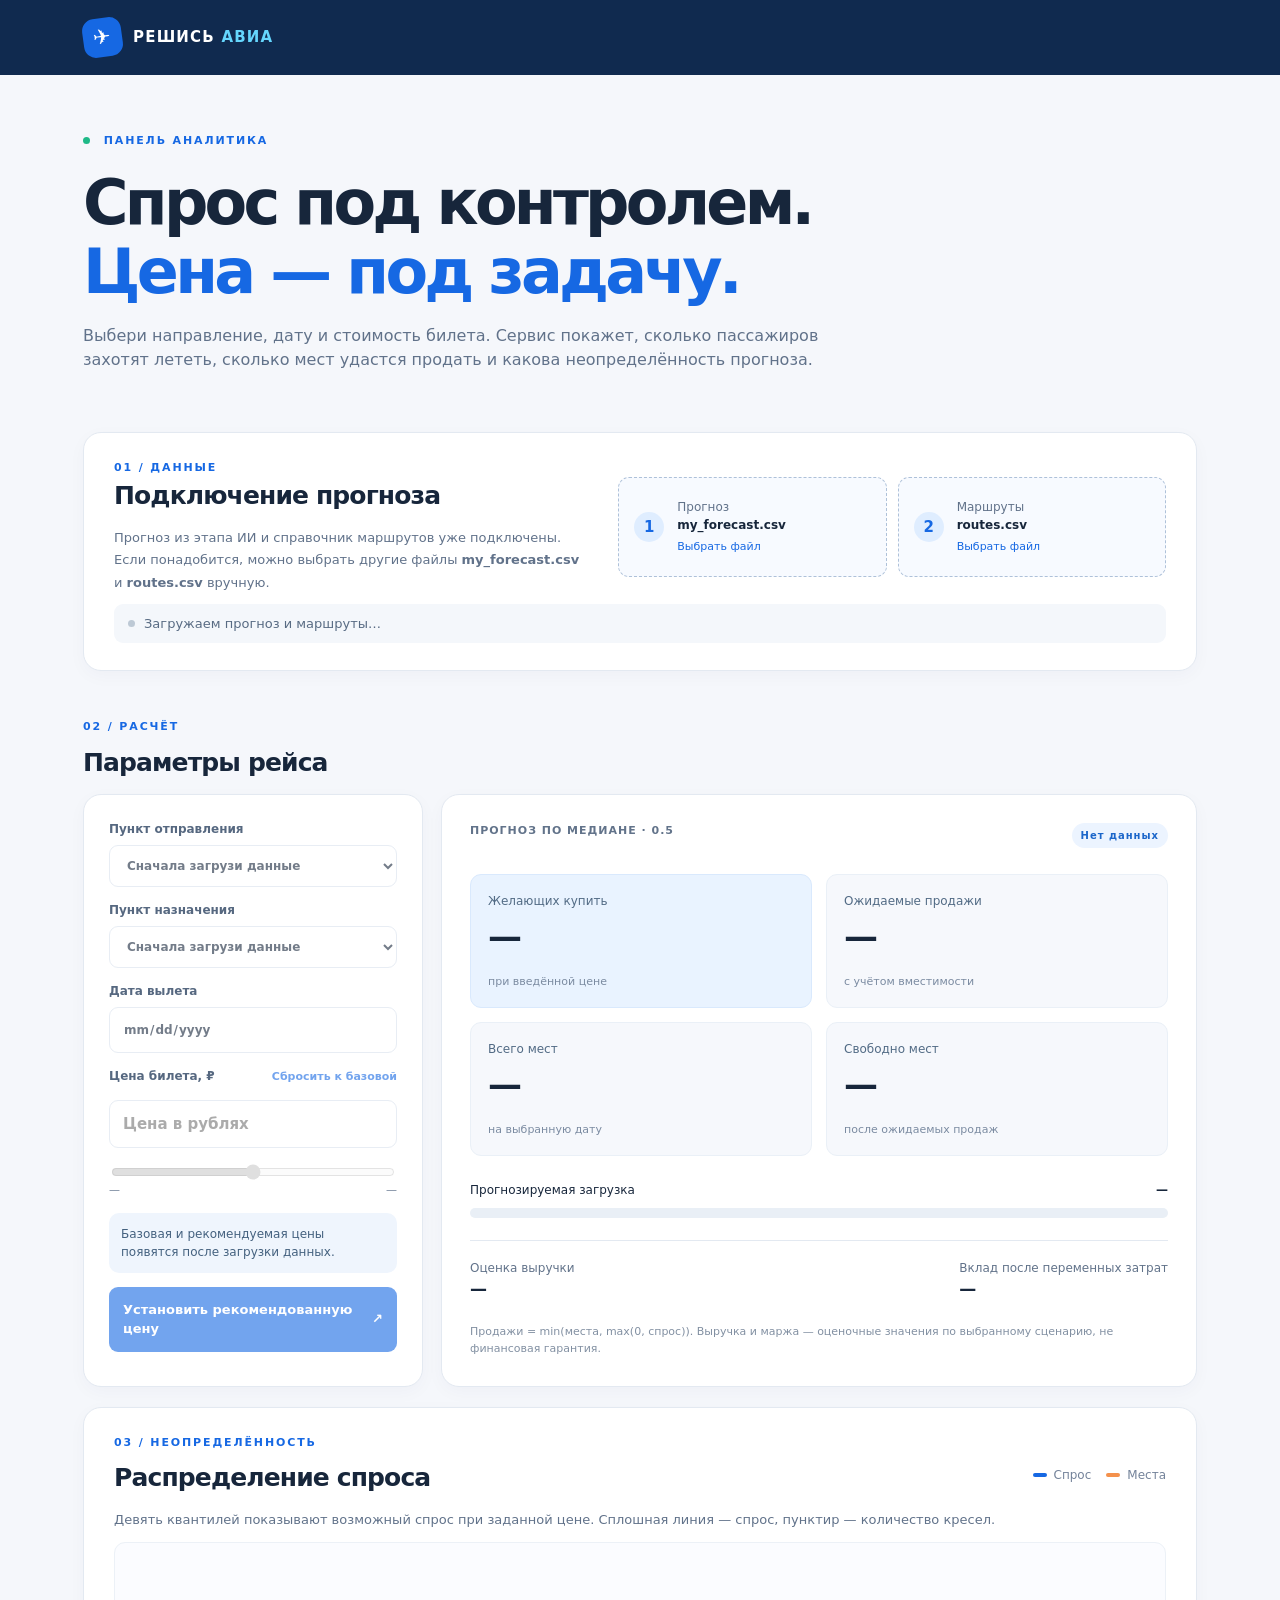
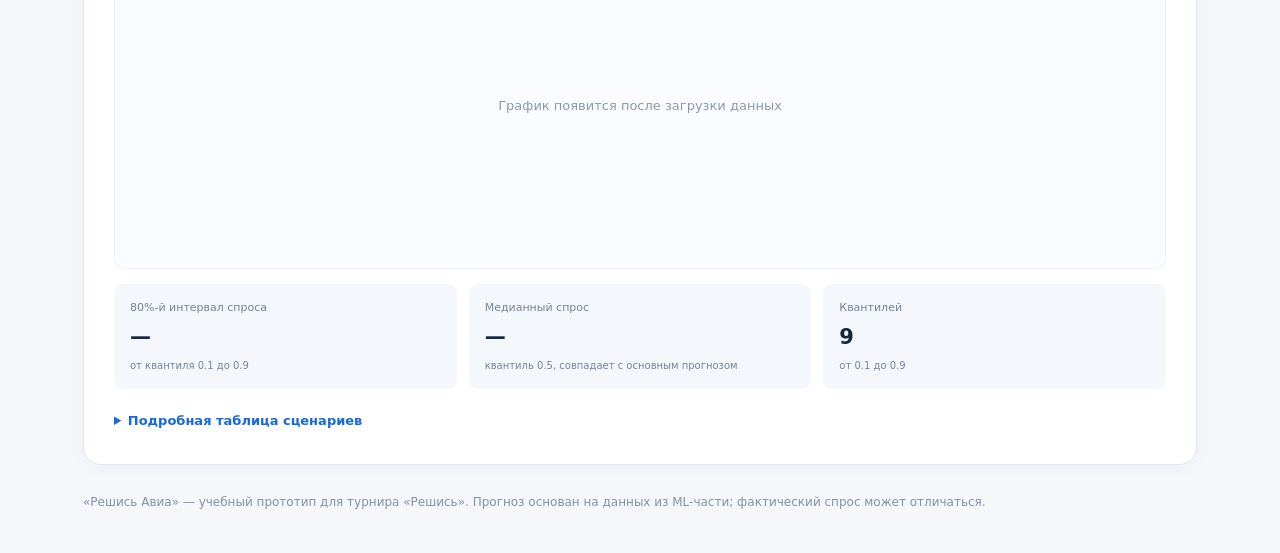
==== index.html @ bc87d272 "Add files via upload" ====
<!doctype html>
<html lang="ru">
<head>
  <meta charset="utf-8">
  <meta name="viewport" content="width=device-width,initial-scale=1">
  <meta name="description" content="Решись Авиа — интерактивный прогноз спроса и продаж авиабилетов">
  <title>Решись Авиа · Динамическое ценообразование</title>
  <link rel="stylesheet" href="styles.css">
</head>
<body>
<header class="site-header">
  <div class="wrap head-inner">
    <a class="logo" href="#top" aria-label="Решись Авиа — главная"><span class="logo-icon">✈</span><span>РЕШИСЬ <strong>АВИА</strong></span></a>
  </div>
</header>
<main id="top" class="wrap">
  <section class="hero">
    <div class="eyebrow"><span class="dot"></span> ПАНЕЛЬ АНАЛИТИКА</div>
    <h1>Спрос под контролем.<br><span>Цена — под задачу.</span></h1>
    <p>Выбери направление, дату и стоимость билета. Сервис покажет, сколько пассажиров захотят лететь, сколько мест удастся продать и какова неопределённость прогноза.</p>
  </section>
  <section class="import-card" aria-labelledby="data-title">
    <div>
      <div class="section-kicker">01 / ДАННЫЕ</div>
      <h2 id="data-title">Подключение прогноза</h2>
      <p class="muted">Прогноз из этапа ИИ и справочник маршрутов уже подключены. Если понадобится, можно выбрать другие файлы <strong>my_forecast.csv</strong> и <strong>routes.csv</strong> вручную.</p>
    </div>
    <div class="upload-controls">
      <label class="upload" for="forecast-file"><span>1</span><span class="upload-text">Прогноз <strong>my_forecast.csv</strong><small id="forecast-name">Выбрать файл</small></span><input id="forecast-file" type="file" accept=".csv,text/csv"></label>
      <label class="upload" for="routes-file"><span>2</span><span class="upload-text">Маршруты <strong>routes.csv</strong><small id="routes-name">Выбрать файл</small></span><input id="routes-file" type="file" accept=".csv,text/csv"></label>
    </div>
    <div class="data-status" id="status" role="status" aria-live="polite"><span class="status-light"></span><span>Загружаем прогноз и маршруты…</span></div>
  </section>
  <section class="workspace" aria-labelledby="workspace-title">
    <div class="section-kicker">02 / РАСЧЁТ</div>
    <h2 id="workspace-title">Параметры рейса</h2>
    <div class="workspace-grid">
      <form id="flight-form" class="controls-card">
        <label>Пункт отправления<select id="departure" disabled><option>Сначала загрузи данные</option></select></label>
        <label>Пункт назначения<select id="destination" disabled><option>Сначала загрузи данные</option></select></label>
        <label>Дата вылета<input id="flight-date" type="date" disabled></label>
        <div class="price-heading"><label for="ticket-price">Цена билета, ₽</label><button type="button" class="text-btn" id="base-price-btn" disabled>Сбросить к базовой</button></div>
        <input id="ticket-price" type="number" min="0" step="100" placeholder="Цена в рублях" disabled>
        <input id="price-range" type="range" min="0" max="30000" step="100" disabled aria-label="Изменить цену билета">
        <div class="price-endpoints"><span id="price-min">—</span><span id="price-max">—</span></div>
        <div class="base-hint" id="base-hint">Базовая и рекомендуемая цены появятся после загрузки данных.</div>
        <button type="button" class="primary-btn" id="optimal-btn" disabled>Установить рекомендованную цену <span>↗</span></button>
      </form>
      <div class="results-panel">
        <div class="results-head"><span>ПРОГНОЗ ПО МЕДИАНЕ · 0.5</span><span class="results-tag" id="result-route">Нет данных</span></div>
        <div class="stat-grid">
          <div class="stat stat-strong"><span>Желающих купить</span><strong id="demand-value">—</strong><small>при введённой цене</small></div>
          <div class="stat"><span>Ожидаемые продажи</span><strong id="sales-value">—</strong><small>с учётом вместимости</small></div>
          <div class="stat"><span>Всего мест</span><strong id="seats-value">—</strong><small>на выбранную дату</small></div>
          <div class="stat"><span>Свободно мест</span><strong id="free-value">—</strong><small>после ожидаемых продаж</small></div>
        </div>
        <div class="occupancy"><div class="occupancy-label"><span>Прогнозируемая загрузка</span><strong id="occupancy-label">—</strong></div><div class="bar"><span id="occupancy-bar"></span></div></div>
        <div class="finance-row"><span>Оценка выручки <strong id="revenue-value">—</strong></span><span>Вклад после переменных затрат <strong id="profit-value">—</strong></span></div>
        <p class="fine-print">Продажи = min(места, max(0, спрос)). Выручка и маржа — оценочные значения по выбранному сценарию, не финансовая гарантия.</p>
      </div>
    </div>
  </section>
  <section class="chart-section" aria-labelledby="chart-title">
    <div class="chart-head"><div><div class="section-kicker">03 / НЕОПРЕДЕЛЁННОСТЬ</div><h2 id="chart-title">Распределение спроса</h2><p class="muted">Девять квантилей показывают возможный спрос при заданной цене. Сплошная линия — спрос, пунктир — количество кресел.</p></div><div class="legend"><span><i class="legend-blue"></i> Спрос</span><span><i class="legend-orange"></i> Места</span></div></div>
    <div class="chart-frame" id="chart" role="img" aria-label="График распределения спроса по квантилям"><div class="empty-chart">График появится после загрузки данных</div></div>
    <div class="bottom-grid"><div class="insight"><span>80%-й интервал спроса</span><strong id="interval-value">—</strong><small>от квантиля 0.1 до 0.9</small></div><div class="insight"><span>Медианный спрос</span><strong id="median-value">—</strong><small>квантиль 0.5, совпадает с основным прогнозом</small></div><div class="insight"><span>Квантилей</span><strong>9</strong><small>от 0.1 до 0.9</small></div></div>
    <details><summary>Подробная таблица сценариев</summary><div class="table-scroll"><table><thead><tr><th>Квантиль</th><th>Желающих</th><th>Ожидаемые продажи</th><th>Свободно мест</th></tr></thead><tbody id="scenario-rows"><tr><td colspan="4">Пока нет данных</td></tr></tbody></table></div></details>
  </section>
  <footer>«Решись Авиа» — учебный прототип для турнира «Решись». Прогноз основан на данных из ML-части; фактический спрос может отличаться.</footer>
</main>
<script type="module" src="app.mjs"></script>
</body></html>
---- styles.css ----
:root{color-scheme:light;--bg:#f5f7fb;--ink:#17263b;--muted:#61728a;--line:#e3e9f1;--blue:#1668e3;--cyan:#13a4e9;--orange:#f4914c;--white:#fff}
*{box-sizing:border-box}html{scroll-behavior:smooth}body{margin:0;background:var(--bg);color:var(--ink);font:15px/1.5 system-ui,-apple-system,"Segoe UI",Arial,sans-serif}.wrap{max-width:1170px;margin:0 auto;padding:0 28px}h1,h2,p{margin-top:0}h2{font-size:25px;letter-spacing:-.035em;margin-bottom:13px}button,input,select{font:inherit}button{cursor:pointer}button:disabled,select:disabled,input:disabled{cursor:not-allowed;opacity:.6}.site-header{background:#102a4f;color:white}.head-inner{height:75px;display:flex;align-items:center;justify-content:space-between}.logo{display:flex;gap:11px;align-items:center;font-weight:750;letter-spacing:.08em;text-decoration:none;color:white;font-size:15px}.logo strong{color:#65d6fd}.logo-icon{width:39px;height:39px;display:grid;place-items:center;background:var(--blue);border-radius:12px;font-size:21px;transform:rotate(-8deg)}.header-tag{border:1px solid #436383;border-radius:50px;padding:6px 13px;color:#d8e8fa;font-size:12px}.hero{padding:58px 0 44px}.eyebrow,.section-kicker{font-size:11px;color:var(--blue);font-weight:800;letter-spacing:.17em}.dot{display:inline-block;width:7px;height:7px;background:#1eb987;border-radius:50%;margin-right:8px}.hero h1{font-size:clamp(34px,5.3vw,62px);line-height:1.12;letter-spacing:-.06em;margin:18px 0}.hero h1 span{color:var(--blue)}.hero p{max-width:750px;color:var(--muted);font-size:16px}.import-card,.controls-card,.results-panel,.chart-section{background:white;border:1px solid var(--line);border-radius:18px;box-shadow:0 5px 18px rgba(21,47,91,.03)}.import-card{padding:27px 30px;display:grid;grid-template-columns:1fr 1.15fr;gap:10px 28px;align-items:center}.import-card p{font-size:13px;line-height:1.7;margin-bottom:0}.muted{color:var(--muted)}.upload-controls{display:grid;grid-template-columns:1fr 1fr;gap:11px}.upload{border:1px dashed #aec1d9;background:#f7faff;border-radius:11px;min-height:100px;display:flex;align-items:center;gap:13px;padding:15px;cursor:pointer}.upload:hover{background:#eef6ff;border-color:var(--blue)}.upload>span:first-child{border-radius:50%;background:#dfedff;color:var(--blue);font-weight:700;display:grid;place-items:center;width:30px;height:30px;flex:0 0 30px}.upload-text{font-size:12px;color:var(--muted)}.upload-text strong{display:block;color:var(--ink);font-size:12px}.upload-text small{display:block;font-size:11px;color:var(--blue);margin-top:5px;overflow-wrap:anywhere}.upload input{display:none}.data-status{grid-column:1/-1;color:#586b83;background:#f4f7fb;border-radius:9px;padding:10px 14px;font-size:13px;display:flex;align-items:center;gap:9px}.data-status.ok{color:#087b56;background:#eafbf3}.data-status.error{color:#aa392b;background:#fff0ee}.status-light{width:7px;height:7px;background:#bdc9d5;border-radius:50%;flex:0 0 auto}.data-status.ok .status-light{background:#18ac73}.data-status.error .status-light{background:#e55039}.workspace{padding-top:48px}.workspace h2{margin-top:8px}.workspace-grid{display:grid;grid-template-columns:340px 1fr;gap:18px}.controls-card{padding:25px;display:flex;flex-direction:column;gap:14px}.controls-card label{display:flex;flex-direction:column;gap:7px;color:#566880;font-size:12px;font-weight:650}.controls-card select,.controls-card input[type=date],.controls-card input[type=number]{width:100%;border:1px solid #d9e2ee;border-radius:9px;padding:12px 13px;background:#fff;color:var(--ink);font-weight:650;min-width:0}.controls-card select:focus-visible,.controls-card input:focus-visible,.primary-btn:focus-visible,.upload:focus-within{outline:3px solid #9cceff;outline-offset:2px}.price-heading{display:flex;justify-content:space-between;align-items:baseline;gap:10px}.text-btn{border:0;background:none;color:var(--blue);font-size:11px;font-weight:650;padding:0}.controls-card input[type=range]{accent-color:var(--blue)}.price-endpoints{display:flex;justify-content:space-between;color:#6c7e95;font-size:11px;margin-top:-14px}.base-hint{padding:12px;border-radius:10px;background:#eff5fd;color:#44617f;font-size:12px}.primary-btn{border:0;border-radius:9px;color:white;background:var(--blue);font-weight:700;padding:13px 14px;display:flex;align-items:center;justify-content:space-between;text-align:left;font-size:13px}.primary-btn:hover:not(:disabled){background:#0e4fb3}.results-panel{padding:28px;display:flex;flex-direction:column}.results-head{display:flex;justify-content:space-between;gap:12px;font-size:11px;font-weight:800;letter-spacing:.09em;color:#62738a;margin-bottom:26px}.results-tag{background:#ecf4ff;color:#1b66ca;border-radius:50px;padding:5px 9px;font-size:10px;white-space:nowrap}.stat-grid{display:grid;grid-template-columns:repeat(2,minmax(0,1fr));gap:14px}.stat{min-height:134px;background:#f6f8fc;border:1px solid #eaf0f7;border-radius:11px;padding:17px;display:flex;flex-direction:column}.stat-strong{background:#e9f3ff;border-color:#d9e9fd}.stat span{font-size:12px;color:#526b85}.stat strong{font-size:34px;letter-spacing:-.055em;margin-top:6px;line-height:1.2}.stat small{margin-top:auto;color:#7b8ba1;font-size:11px}.occupancy{margin-top:25px}.occupancy-label{display:flex;justify-content:space-between;font-size:12px;margin-bottom:9px}.occupancy-label strong{font-size:12px}.bar{height:10px;background:#e9eff6;overflow:hidden;border-radius:20px}.bar span{display:block;background:linear-gradient(90deg,#2673dc,#1ac1b6);height:100%;width:0;transition:width .2s}.finance-row{display:flex;justify-content:space-between;gap:20px;margin-top:22px;padding-top:18px;border-top:1px solid var(--line);font-size:12px;color:#62738a}.finance-row span{display:flex;flex-direction:column}.finance-row strong{font-size:17px;color:var(--ink)}.fine-print{font-size:11px;line-height:1.6;color:#8290a2;margin:20px 0 0}.chart-section{padding:27px 30px;margin-top:20px}.chart-head{display:flex;align-items:flex-start;justify-content:space-between;gap:20px}.chart-head h2{margin-top:8px}.chart-head p{font-size:13px}.legend{display:flex;gap:15px;white-space:nowrap;font-size:12px;color:#74839a;margin-top:31px}.legend span{display:flex;align-items:center;gap:7px}.legend i{width:14px;height:4px;border-radius:9px;display:inline-block}.legend-blue{background:var(--blue)}.legend-orange{background:var(--orange)}.chart-frame{min-height:325px;background:#fbfcff;border:1px solid #ecf1f7;border-radius:11px;overflow:hidden}.chart-frame svg{display:block;width:100%;height:auto}.empty-chart{display:grid;place-items:center;min-height:325px;color:#8a98ad;font-size:13px}.bottom-grid{display:grid;grid-template-columns:repeat(3,1fr);gap:12px;margin-top:15px}.insight{background:#f4f8fd;border-radius:9px;padding:16px}.insight span,.insight small{display:block;font-size:11px;color:#73839a}.insight strong{display:block;font-size:21px;letter-spacing:-.035em;margin:5px 0}.insight small{font-size:10px}details{margin-top:16px}summary{cursor:pointer;font-size:13px;color:var(--blue);font-weight:650;padding:6px 0}.table-scroll{overflow:auto;margin-top:12px}table{width:100%;border-collapse:collapse;text-align:left;font-size:13px}th{color:#71829a;background:#f4f7fb;font-size:11px}td,th{padding:12px;border-bottom:1px solid var(--line)}tbody tr:nth-child(5){background:#edf6ff;font-weight:750}footer{font-size:12px;color:#8291a8;padding:28px 0 42px}@media(max-width:860px){.import-card{grid-template-columns:1fr}.workspace-grid{grid-template-columns:1fr}.upload-controls{grid-template-columns:1fr 1fr}}@media(max-width:600px){.wrap{padding:0 16px}.head-inner{height:63px}.header-tag{display:none}.hero{padding:40px 0 32px}.hero p{font-size:14px}.import-card,.chart-section{padding:20px}.upload-controls{grid-template-columns:1fr}.stat-grid{gap:9px}.results-panel{padding:20px}.chart-head{display:block}.legend{margin:10px 0 16px}.bottom-grid{grid-template-columns:1fr}.finance-row{flex-direction:column;gap:7px}}
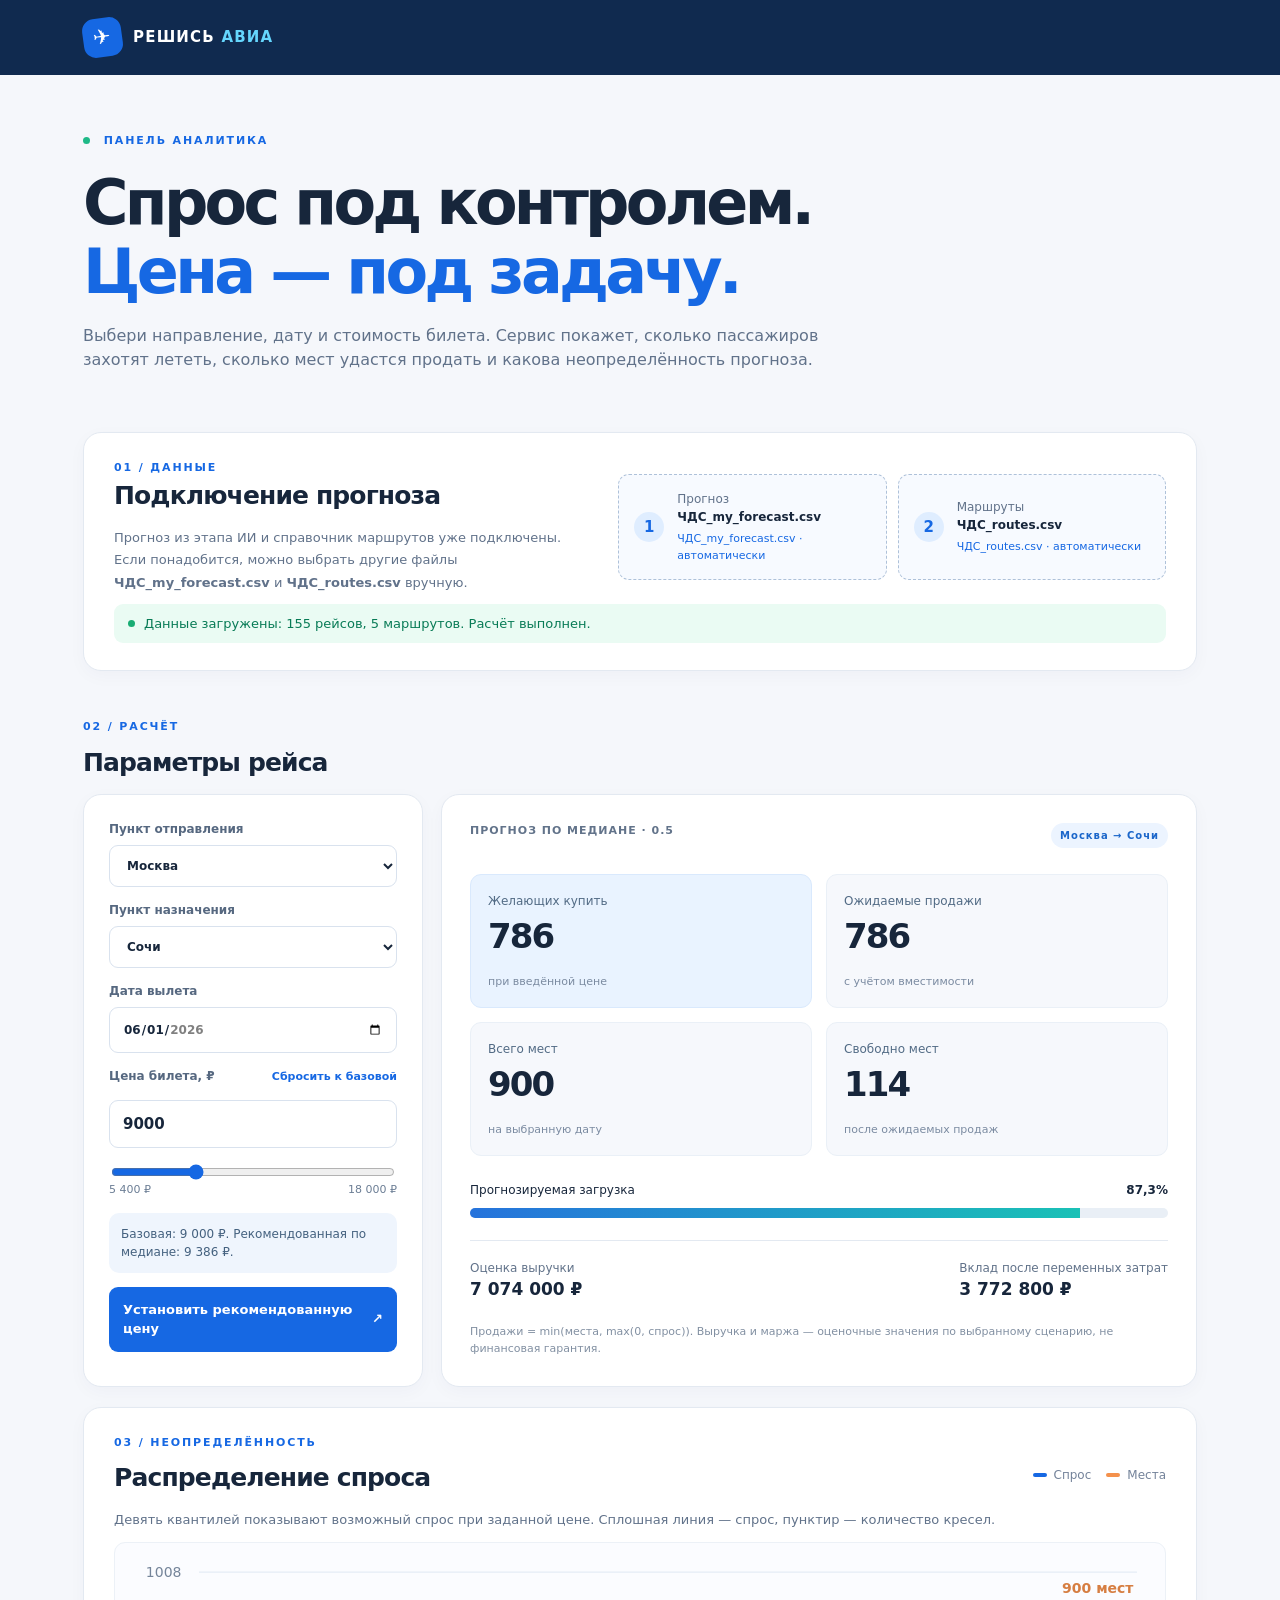
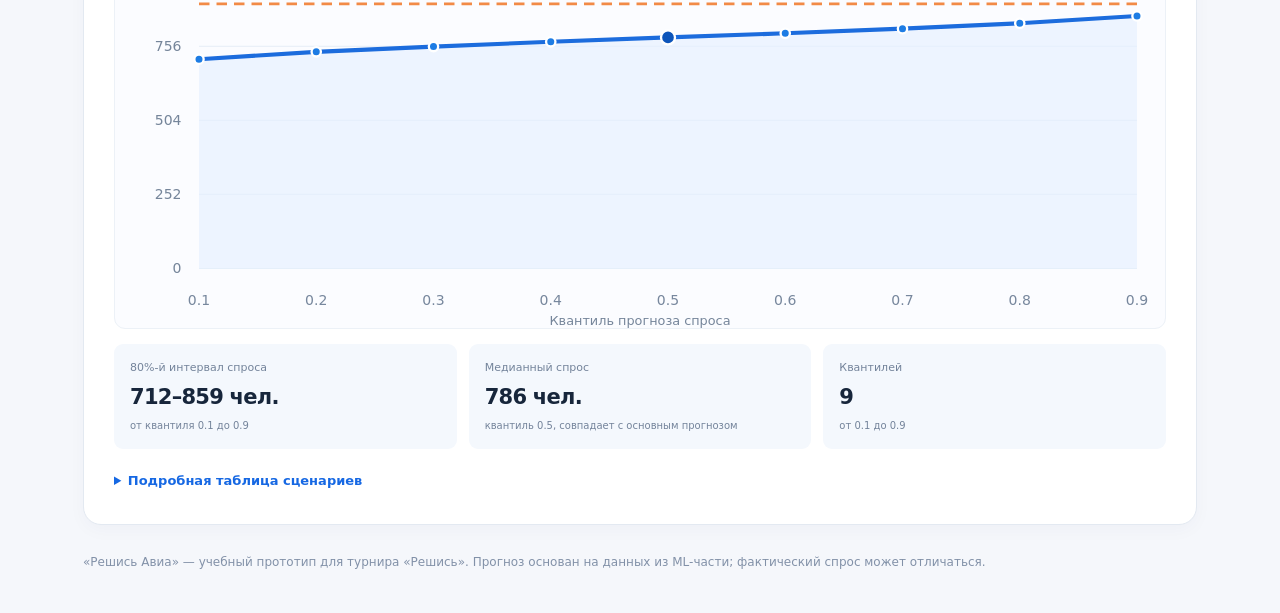
==== commit 433f4659: "Add files via upload" ====
--- a/index.html
+++ b/index.html
@@ -2,71 +2,12 @@
 <html lang="ru">
 <head>
   <meta charset="utf-8">
-  <meta name="viewport" content="width=device-width,initial-scale=1">
-  <meta name="description" content="Решись Авиа — интерактивный прогноз спроса и продаж авиабилетов">
-  <title>Решись Авиа · Динамическое ценообразование</title>
-  <link rel="stylesheet" href="styles.css">
+  <meta name="viewport" content="width=device-width, initial-scale=1">
+  <meta http-equiv="refresh" content="0; url=ЧДС_index.html">
+  <title>Решись Авиа — открываем сайт</title>
+  <script>location.replace('./ЧДС_index.html'+location.search+location.hash);</script>
 </head>
 <body>
-<header class="site-header">
-  <div class="wrap head-inner">
-    <a class="logo" href="#top" aria-label="Решись Авиа — главная"><span class="logo-icon">✈</span><span>РЕШИСЬ <strong>АВИА</strong></span></a>
-  </div>
-</header>
-<main id="top" class="wrap">
-  <section class="hero">
-    <div class="eyebrow"><span class="dot"></span> ПАНЕЛЬ АНАЛИТИКА</div>
-    <h1>Спрос под контролем.<br><span>Цена — под задачу.</span></h1>
-    <p>Выбери направление, дату и стоимость билета. Сервис покажет, сколько пассажиров захотят лететь, сколько мест удастся продать и какова неопределённость прогноза.</p>
-  </section>
-  <section class="import-card" aria-labelledby="data-title">
-    <div>
-      <div class="section-kicker">01 / ДАННЫЕ</div>
-      <h2 id="data-title">Подключение прогноза</h2>
-      <p class="muted">Прогноз из этапа ИИ и справочник маршрутов уже подключены. Если понадобится, можно выбрать другие файлы <strong>my_forecast.csv</strong> и <strong>routes.csv</strong> вручную.</p>
-    </div>
-    <div class="upload-controls">
-      <label class="upload" for="forecast-file"><span>1</span><span class="upload-text">Прогноз <strong>my_forecast.csv</strong><small id="forecast-name">Выбрать файл</small></span><input id="forecast-file" type="file" accept=".csv,text/csv"></label>
-      <label class="upload" for="routes-file"><span>2</span><span class="upload-text">Маршруты <strong>routes.csv</strong><small id="routes-name">Выбрать файл</small></span><input id="routes-file" type="file" accept=".csv,text/csv"></label>
-    </div>
-    <div class="data-status" id="status" role="status" aria-live="polite"><span class="status-light"></span><span>Загружаем прогноз и маршруты…</span></div>
-  </section>
-  <section class="workspace" aria-labelledby="workspace-title">
-    <div class="section-kicker">02 / РАСЧЁТ</div>
-    <h2 id="workspace-title">Параметры рейса</h2>
-    <div class="workspace-grid">
-      <form id="flight-form" class="controls-card">
-        <label>Пункт отправления<select id="departure" disabled><option>Сначала загрузи данные</option></select></label>
-        <label>Пункт назначения<select id="destination" disabled><option>Сначала загрузи данные</option></select></label>
-        <label>Дата вылета<input id="flight-date" type="date" disabled></label>
-        <div class="price-heading"><label for="ticket-price">Цена билета, ₽</label><button type="button" class="text-btn" id="base-price-btn" disabled>Сбросить к базовой</button></div>
-        <input id="ticket-price" type="number" min="0" step="100" placeholder="Цена в рублях" disabled>
-        <input id="price-range" type="range" min="0" max="30000" step="100" disabled aria-label="Изменить цену билета">
-        <div class="price-endpoints"><span id="price-min">—</span><span id="price-max">—</span></div>
-        <div class="base-hint" id="base-hint">Базовая и рекомендуемая цены появятся после загрузки данных.</div>
-        <button type="button" class="primary-btn" id="optimal-btn" disabled>Установить рекомендованную цену <span>↗</span></button>
-      </form>
-      <div class="results-panel">
-        <div class="results-head"><span>ПРОГНОЗ ПО МЕДИАНЕ · 0.5</span><span class="results-tag" id="result-route">Нет данных</span></div>
-        <div class="stat-grid">
-          <div class="stat stat-strong"><span>Желающих купить</span><strong id="demand-value">—</strong><small>при введённой цене</small></div>
-          <div class="stat"><span>Ожидаемые продажи</span><strong id="sales-value">—</strong><small>с учётом вместимости</small></div>
-          <div class="stat"><span>Всего мест</span><strong id="seats-value">—</strong><small>на выбранную дату</small></div>
-          <div class="stat"><span>Свободно мест</span><strong id="free-value">—</strong><small>после ожидаемых продаж</small></div>
-        </div>
-        <div class="occupancy"><div class="occupancy-label"><span>Прогнозируемая загрузка</span><strong id="occupancy-label">—</strong></div><div class="bar"><span id="occupancy-bar"></span></div></div>
-        <div class="finance-row"><span>Оценка выручки <strong id="revenue-value">—</strong></span><span>Вклад после переменных затрат <strong id="profit-value">—</strong></span></div>
-        <p class="fine-print">Продажи = min(места, max(0, спрос)). Выручка и маржа — оценочные значения по выбранному сценарию, не финансовая гарантия.</p>
-      </div>
-    </div>
-  </section>
-  <section class="chart-section" aria-labelledby="chart-title">
-    <div class="chart-head"><div><div class="section-kicker">03 / НЕОПРЕДЕЛЁННОСТЬ</div><h2 id="chart-title">Распределение спроса</h2><p class="muted">Девять квантилей показывают возможный спрос при заданной цене. Сплошная линия — спрос, пунктир — количество кресел.</p></div><div class="legend"><span><i class="legend-blue"></i> Спрос</span><span><i class="legend-orange"></i> Места</span></div></div>
-    <div class="chart-frame" id="chart" role="img" aria-label="График распределения спроса по квантилям"><div class="empty-chart">График появится после загрузки данных</div></div>
-    <div class="bottom-grid"><div class="insight"><span>80%-й интервал спроса</span><strong id="interval-value">—</strong><small>от квантиля 0.1 до 0.9</small></div><div class="insight"><span>Медианный спрос</span><strong id="median-value">—</strong><small>квантиль 0.5, совпадает с основным прогнозом</small></div><div class="insight"><span>Квантилей</span><strong>9</strong><small>от 0.1 до 0.9</small></div></div>
-    <details><summary>Подробная таблица сценариев</summary><div class="table-scroll"><table><thead><tr><th>Квантиль</th><th>Желающих</th><th>Ожидаемые продажи</th><th>Свободно мест</th></tr></thead><tbody id="scenario-rows"><tr><td colspan="4">Пока нет данных</td></tr></tbody></table></div></details>
-  </section>
-  <footer>«Решись Авиа» — учебный прототип для турнира «Решись». Прогноз основан на данных из ML-части; фактический спрос может отличаться.</footer>
-</main>
-<script type="module" src="app.mjs"></script>
-</body></html>
+  <p>Открываем приложение «Решись Авиа»… <a href="ЧДС_index.html">Открыть сайт</a></p>
+</body>
+</html>
